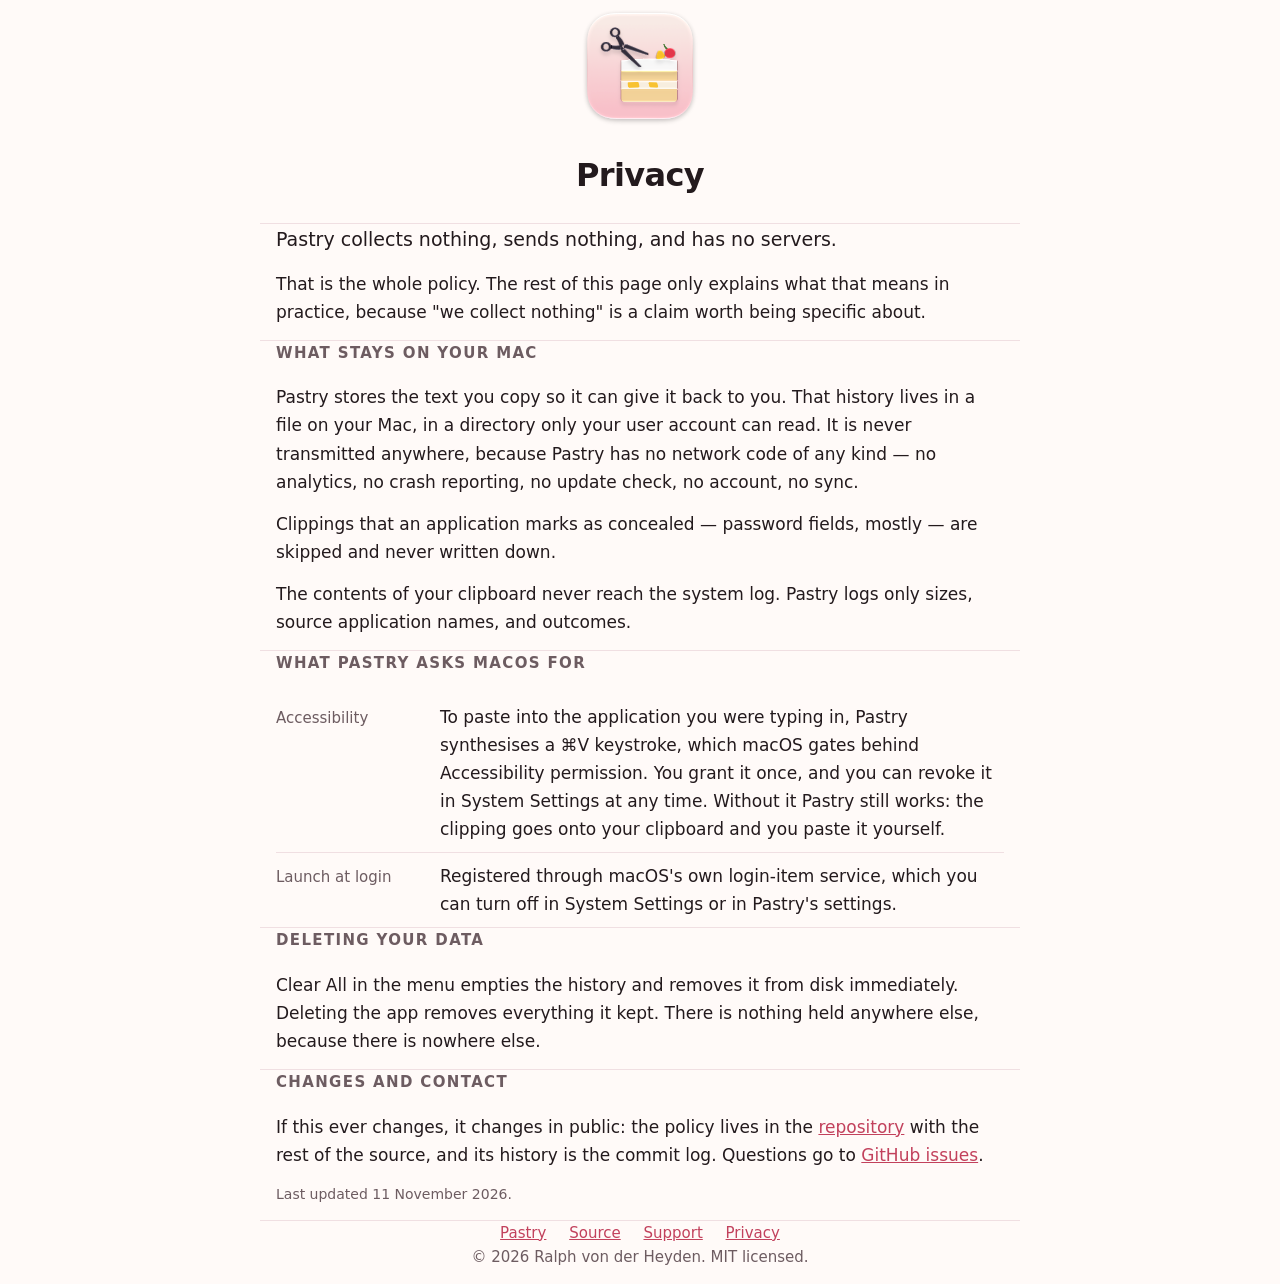
==== site/privacy/index.html @ dfbbfefb "Add App Store metadata, a website, and App Store entitlements Three things, none of which changes th" ====
<!doctype html>
<html lang="en">
<head>
<meta charset="utf-8">
<meta name="viewport" content="width=device-width, initial-scale=1">
<title>Privacy — Pastry</title>
<meta name="description" content="Pastry collects nothing, sends nothing, and has no servers.">
<link rel="icon" href="../assets/pastry-256.png" type="image/png">
<link rel="stylesheet" href="../assets/style.css">
</head>
<body>
<header class="wrap" style="padding-bottom:24px">
  <a href="../"><img src="../assets/pastry-256.png" alt="Pastry" width="72" height="72"></a>
  <h1 style="font-size:32px">Privacy</h1>
</header>
<main>
<section class="wrap">
  <p class="lead">Pastry collects nothing, sends nothing, and has no servers.</p>
  <p>That is the whole policy. The rest of this page only explains what that
  means in practice, because "we collect nothing" is a claim worth being
  specific about.</p>
</section>

<section class="wrap">
  <h2>What stays on your Mac</h2>
  <p>Pastry stores the text you copy so it can give it back to you. That
  history lives in a file on your Mac, in a directory only your user account
  can read. It is never transmitted anywhere, because Pastry has no network
  code of any kind — no analytics, no crash reporting, no update check, no
  account, no sync.</p>
  <p>Clippings that an application marks as concealed — password fields,
  mostly — are skipped and never written down.</p>
  <p>The contents of your clipboard never reach the system log. Pastry logs
  only sizes, source application names, and outcomes.</p>
</section>

<section class="wrap">
  <h2>What Pastry asks macOS for</h2>
  <ul class="plain">
    <li><span class="k">Accessibility</span><span>To paste into the application you were typing in, Pastry synthesises a ⌘V keystroke, which macOS gates behind Accessibility permission. You grant it once, and you can revoke it in System Settings at any time. Without it Pastry still works: the clipping goes onto your clipboard and you paste it yourself.</span></li>
    <li><span class="k">Launch at login</span><span>Registered through macOS's own login-item service, which you can turn off in System Settings or in Pastry's settings.</span></li>
  </ul>
</section>

<section class="wrap">
  <h2>Deleting your data</h2>
  <p>Clear All in the menu empties the history and removes it from disk
  immediately. Deleting the app removes everything it kept. There is nothing
  held anywhere else, because there is nowhere else.</p>
</section>

<section class="wrap">
  <h2>Changes and contact</h2>
  <p>If this ever changes, it changes in public: the policy lives in the
  <a href="https://github.com/ralph/Pastry">repository</a> with the rest of
  the source, and its history is the commit log. Questions go to
  <a href="https://github.com/ralph/Pastry/issues">GitHub issues</a>.</p>
  <p class="fineprint">Last updated 11 November 2026.</p>
</section>

</main>
<footer class="wrap">
  <a href="../">Pastry</a>
  <a href="https://github.com/ralph/Pastry">Source</a>
  <a href="../support/">Support</a>
  <a href="../privacy/">Privacy</a>
  <p>© 2026 Ralph von der Heyden. MIT licensed.</p>
</footer>
</body>
</html>
---- site/assets/style.css ----
:root {
    --bg: #fffaf8;
    --surface: #ffffff;
    --text: #231a1d;
    --muted: #6d5c61;
    --line: #f0dfe2;
    --accent: #c2415c;
    --accent-soft: #ffeef1;
    --shadow: 0 1px 2px rgba(60,20,30,.06), 0 8px 24px rgba(60,20,30,.06);
    --radius: 14px;
  }
  @media (prefers-color-scheme: dark) {
    :root:not([data-theme="light"]) {
      --bg: #171114;
      --surface: #1f181b;
      --text: #f6eef0;
      --muted: #b6a2a8;
      --line: #342a2e;
      --accent: #ff9fb0;
      --accent-soft: #2b1f23;
      --shadow: 0 1px 2px rgba(0,0,0,.4), 0 8px 24px rgba(0,0,0,.3);
    }
  }
  :root[data-theme="dark"] {
    --bg: #171114; --surface: #1f181b; --text: #f6eef0; --muted: #b6a2a8;
    --line: #342a2e; --accent: #ff9fb0; --accent-soft: #2b1f23;
    --shadow: 0 1px 2px rgba(0,0,0,.4), 0 8px 24px rgba(0,0,0,.3);
  }
  * { box-sizing: border-box; }
  body {
    margin: 0; background: var(--bg); color: var(--text);
    font: 17px/1.65 -apple-system, BlinkMacSystemFont, "Segoe UI", Inter, system-ui, sans-serif;
    -webkit-font-smoothing: antialiased;
  }
  .wrap { max-width: 760px; margin: 0 auto; padding: 0 16px; }
  a { color: var(--accent); }

  header { padding: 72px 0 44px; text-align: center; }
  header img { width: 132px; height: 132px; }
  h1 { font-size: 44px; line-height: 1.1; margin: 18px 0 6px; letter-spacing: -.02em; }
  .tagline { font-size: 21px; color: var(--muted); margin: 0 0 28px; }

  .cta { display: inline-flex; flex-direction: column; align-items: center; gap: 8px; }
  .button {
    display: inline-block; background: var(--accent); color: #fff; text-decoration: none;
    font-weight: 600; font-size: 17px; padding: 13px 30px; border-radius: 999px;
    box-shadow: var(--shadow);
  }
  .fineprint { font-size: 14px; color: var(--muted); }

  section { padding: 34px 0; border-top: 1px solid var(--line); }
  h2 { font-size: 15px; text-transform: uppercase; letter-spacing: .09em; color: var(--muted); margin: 0 0 18px; font-weight: 600; }
  h3 { font-size: 20px; margin: 0 0 6px; letter-spacing: -.01em; }
  p { margin: 0 0 14px; }
  .lead { font-size: 19px; }

  .card { background: var(--surface); border: 1px solid var(--line); border-radius: var(--radius); padding: 22px 24px; box-shadow: var(--shadow); margin-bottom: 16px; }

  kbd {
    font: 600 14px/1 ui-monospace, SFMono-Regular, Menlo, monospace;
    background: var(--accent-soft); color: var(--text);
    border: 1px solid var(--line); border-radius: 6px; padding: 3px 7px; white-space: nowrap;
  }

  ul.plain { list-style: none; padding: 0; margin: 0; }
  ul.plain li { padding: 9px 0; border-bottom: 1px solid var(--line); display: flex; gap: 14px; align-items: baseline; }
  ul.plain li:last-child { border-bottom: 0; }
  ul.plain .k { flex: 0 0 150px; color: var(--muted); font-size: 15px; }

  footer { padding: 36px 0 64px; border-top: 1px solid var(--line); color: var(--muted); font-size: 15px; text-align: center; }
  footer a { margin: 0 9px; }

  @media (max-width: 560px) {
    header { padding: 48px 0 32px; }
    h1 { font-size: 34px; }
    .tagline { font-size: 18px; }
    ul.plain li { flex-direction: column; gap: 2px; }
    ul.plain .k { flex: none; }
  }
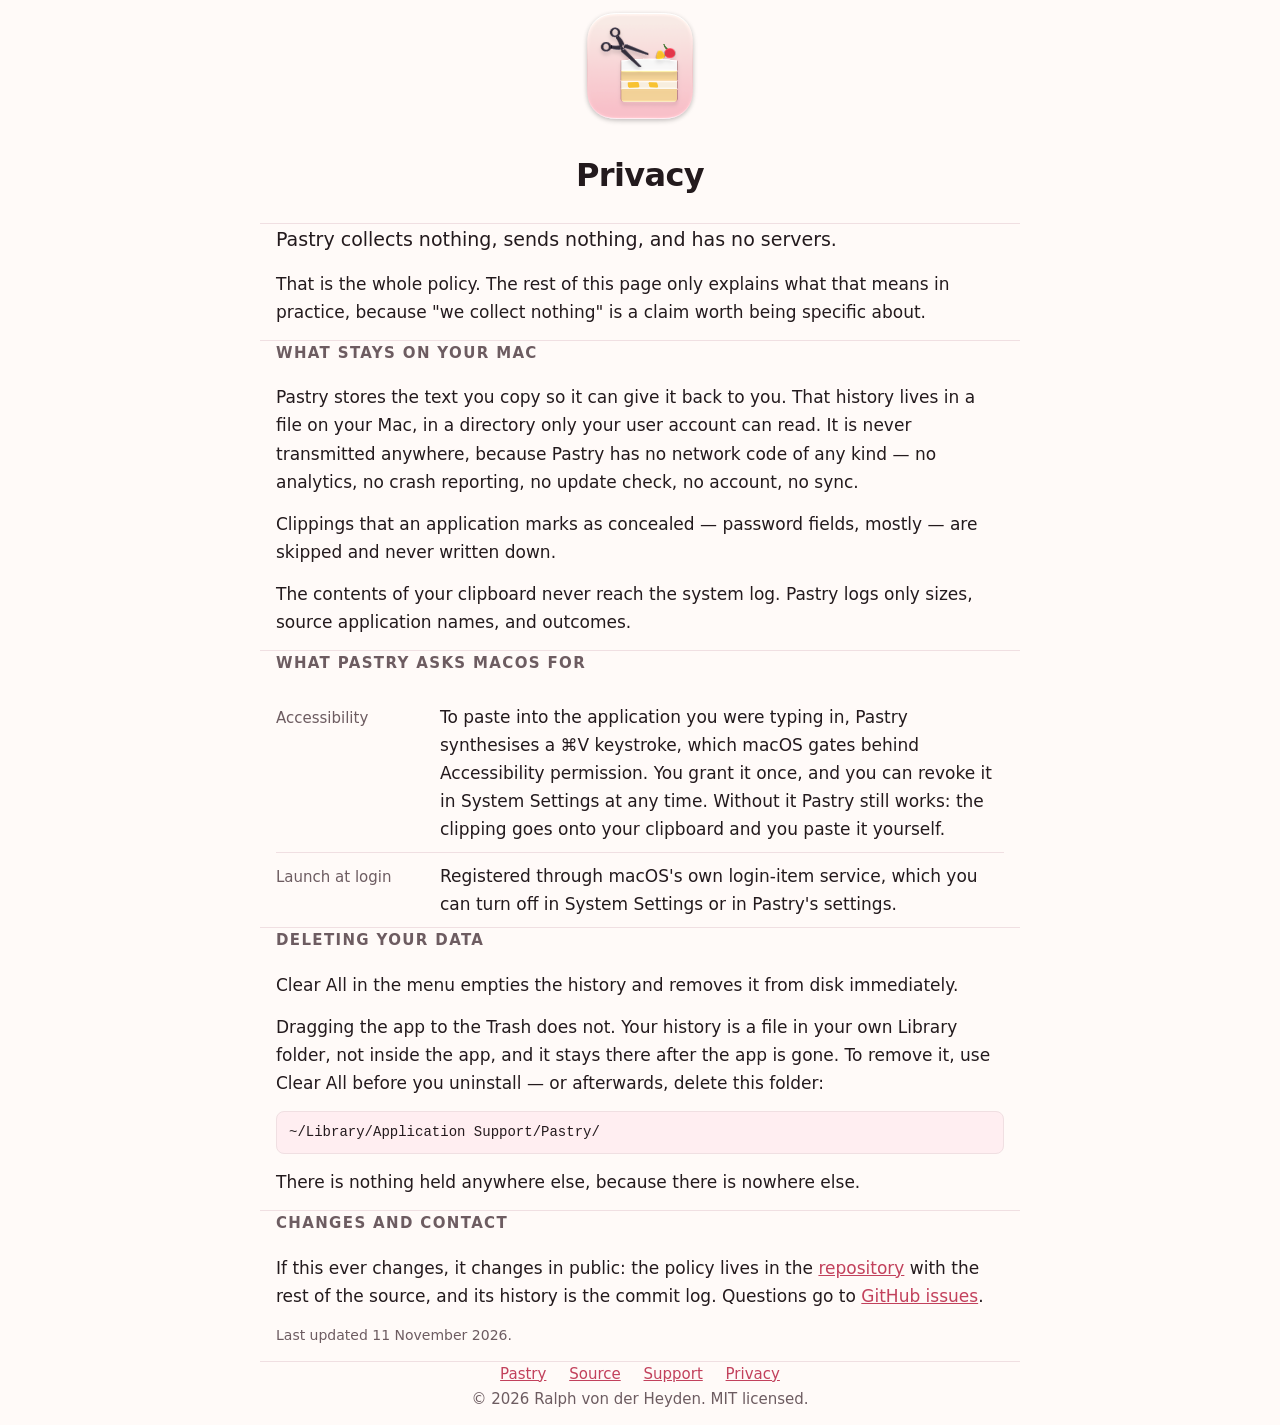
==== commit 1e0655ca: "Correct what the privacy policy says about uninstalling It said "Deleting the app removes everything" ====
--- a/site/privacy/index.html
+++ b/site/privacy/index.html
@@ -9,9 +9,9 @@
 <link rel="stylesheet" href="../assets/style.css">
 </head>
 <body>
-<header class="wrap" style="padding-bottom:24px">
+<header class="wrap sub">
   <a href="../"><img src="../assets/pastry-256.png" alt="Pastry" width="72" height="72"></a>
-  <h1 style="font-size:32px">Privacy</h1>
+  <h1>Privacy</h1>
 </header>
 <main>
 <section class="wrap">
@@ -45,8 +45,13 @@
 <section class="wrap">
   <h2>Deleting your data</h2>
   <p>Clear All in the menu empties the history and removes it from disk
-  immediately. Deleting the app removes everything it kept. There is nothing
-  held anywhere else, because there is nowhere else.</p>
+  immediately.</p>
+  <p>Dragging the app to the Trash does not. Your history is a file in your
+  own Library folder, not inside the app, and it stays there after the app is
+  gone. To remove it, use Clear All before you uninstall — or afterwards,
+  delete this folder:</p>
+  <p class="path">~/Library/Application Support/Pastry/</p>
+  <p>There is nothing held anywhere else, because there is nowhere else.</p>
 </section>
 
 <section class="wrap">
--- a/site/assets/style.css
+++ b/site/assets/style.css
@@ -1,79 +1,92 @@
 :root {
-    --bg: #fffaf8;
-    --surface: #ffffff;
-    --text: #231a1d;
-    --muted: #6d5c61;
-    --line: #f0dfe2;
-    --accent: #c2415c;
-    --accent-soft: #ffeef1;
-    --shadow: 0 1px 2px rgba(60,20,30,.06), 0 8px 24px rgba(60,20,30,.06);
-    --radius: 14px;
-  }
-  @media (prefers-color-scheme: dark) {
-    :root:not([data-theme="light"]) {
-      --bg: #171114;
-      --surface: #1f181b;
-      --text: #f6eef0;
-      --muted: #b6a2a8;
-      --line: #342a2e;
-      --accent: #ff9fb0;
-      --accent-soft: #2b1f23;
-      --shadow: 0 1px 2px rgba(0,0,0,.4), 0 8px 24px rgba(0,0,0,.3);
-    }
-  }
-  :root[data-theme="dark"] {
-    --bg: #171114; --surface: #1f181b; --text: #f6eef0; --muted: #b6a2a8;
-    --line: #342a2e; --accent: #ff9fb0; --accent-soft: #2b1f23;
+  --bg: #fffaf8;
+  --surface: #ffffff;
+  --text: #231a1d;
+  --muted: #6d5c61;
+  --line: #f0dfe2;
+  --accent: #c2415c;
+  --accent-soft: #ffeef1;
+  --shadow: 0 1px 2px rgba(60,20,30,.06), 0 8px 24px rgba(60,20,30,.06);
+  --radius: 14px;
+}
+/* The site has no theme switch and no JavaScript at all, so the system
+   preference is the only thing that selects this. */
+@media (prefers-color-scheme: dark) {
+  :root {
+    --bg: #171114;
+    --surface: #1f181b;
+    --text: #f6eef0;
+    --muted: #b6a2a8;
+    --line: #342a2e;
+    --accent: #ff9fb0;
+    --accent-soft: #2b1f23;
     --shadow: 0 1px 2px rgba(0,0,0,.4), 0 8px 24px rgba(0,0,0,.3);
   }
-  * { box-sizing: border-box; }
-  body {
-    margin: 0; background: var(--bg); color: var(--text);
-    font: 17px/1.65 -apple-system, BlinkMacSystemFont, "Segoe UI", Inter, system-ui, sans-serif;
-    -webkit-font-smoothing: antialiased;
-  }
-  .wrap { max-width: 760px; margin: 0 auto; padding: 0 16px; }
-  a { color: var(--accent); }
+}
 
-  header { padding: 72px 0 44px; text-align: center; }
-  header img { width: 132px; height: 132px; }
-  h1 { font-size: 44px; line-height: 1.1; margin: 18px 0 6px; letter-spacing: -.02em; }
-  .tagline { font-size: 21px; color: var(--muted); margin: 0 0 28px; }
+* { box-sizing: border-box; }
+body {
+  margin: 0; background: var(--bg); color: var(--text);
+  font: 17px/1.65 -apple-system, BlinkMacSystemFont, "Segoe UI", Inter, system-ui, sans-serif;
+  -webkit-font-smoothing: antialiased;
+}
+.wrap { max-width: 760px; margin: 0 auto; padding: 0 16px; }
+a { color: var(--accent); }
 
-  .cta { display: inline-flex; flex-direction: column; align-items: center; gap: 8px; }
-  .button {
-    display: inline-block; background: var(--accent); color: #fff; text-decoration: none;
-    font-weight: 600; font-size: 17px; padding: 13px 30px; border-radius: 999px;
-    box-shadow: var(--shadow);
-  }
-  .fineprint { font-size: 14px; color: var(--muted); }
+header { padding: 72px 0 44px; text-align: center; }
+header img { width: 132px; height: 132px; }
+h1 { font-size: 44px; line-height: 1.1; margin: 18px 0 6px; letter-spacing: -.02em; }
+.tagline { font-size: 21px; color: var(--muted); margin: 0 0 28px; }
 
-  section { padding: 34px 0; border-top: 1px solid var(--line); }
-  h2 { font-size: 15px; text-transform: uppercase; letter-spacing: .09em; color: var(--muted); margin: 0 0 18px; font-weight: 600; }
-  h3 { font-size: 20px; margin: 0 0 6px; letter-spacing: -.01em; }
-  p { margin: 0 0 14px; }
-  .lead { font-size: 19px; }
+/* The privacy and support pages: same chrome, quieter. */
+header.sub { padding-bottom: 24px; }
+header.sub h1 { font-size: 32px; }
 
-  .card { background: var(--surface); border: 1px solid var(--line); border-radius: var(--radius); padding: 22px 24px; box-shadow: var(--shadow); margin-bottom: 16px; }
+.cta { display: inline-flex; flex-direction: column; align-items: center; gap: 8px; }
+.button {
+  display: inline-block; background: var(--accent); color: #fff; text-decoration: none;
+  font-weight: 600; font-size: 17px; padding: 13px 30px; border-radius: 999px;
+  box-shadow: var(--shadow);
+}
+.fineprint { font-size: 14px; color: var(--muted); }
 
-  kbd {
-    font: 600 14px/1 ui-monospace, SFMono-Regular, Menlo, monospace;
-    background: var(--accent-soft); color: var(--text);
-    border: 1px solid var(--line); border-radius: 6px; padding: 3px 7px; white-space: nowrap;
-  }
+section { padding: 34px 0; border-top: 1px solid var(--line); }
+h2 { font-size: 15px; text-transform: uppercase; letter-spacing: .09em; color: var(--muted); margin: 0 0 18px; font-weight: 600; }
+h3 { font-size: 20px; margin: 0 0 6px; letter-spacing: -.01em; }
+p { margin: 0 0 14px; }
+.lead { font-size: 19px; }
 
-  ul.plain { list-style: none; padding: 0; margin: 0; }
-  ul.plain li { padding: 9px 0; border-bottom: 1px solid var(--line); display: flex; gap: 14px; align-items: baseline; }
-  ul.plain li:last-child { border-bottom: 0; }
-  ul.plain .k { flex: 0 0 150px; color: var(--muted); font-size: 15px; }
+.card { background: var(--surface); border: 1px solid var(--line); border-radius: var(--radius); padding: 22px 24px; box-shadow: var(--shadow); margin-bottom: 16px; }
 
-  footer { padding: 36px 0 64px; border-top: 1px solid var(--line); color: var(--muted); font-size: 15px; text-align: center; }
-  footer a { margin: 0 9px; }
+.shot {
+  display: block; width: 100%; height: auto; margin: 18px 0 2px;
+  border-radius: 10px; border: 1px solid var(--line);
+}
 
-  @media (max-width: 560px) {
-    header { padding: 48px 0 32px; }
-    h1 { font-size: 34px; }
-    .tagline { font-size: 18px; }
-    ul.plain li { flex-direction: column; gap: 2px; }
-    ul.plain .k { flex: none; }
-  }
+kbd {
+  font: 600 14px/1 ui-monospace, SFMono-Regular, Menlo, monospace;
+  background: var(--accent-soft); color: var(--text);
+  border: 1px solid var(--line); border-radius: 6px; padding: 3px 7px; white-space: nowrap;
+}
+
+ul.plain { list-style: none; padding: 0; margin: 0; }
+ul.plain li { padding: 9px 0; border-bottom: 1px solid var(--line); display: flex; gap: 14px; align-items: baseline; }
+ul.plain li:last-child { border-bottom: 0; }
+ul.plain .k { flex: 0 0 150px; color: var(--muted); font-size: 15px; }
+
+footer { padding: 36px 0 64px; border-top: 1px solid var(--line); color: var(--muted); font-size: 15px; text-align: center; }
+footer a { margin: 0 9px; }
+
+@media (max-width: 560px) {
+  header { padding: 48px 0 32px; }
+  h1 { font-size: 34px; }
+  .tagline { font-size: 18px; }
+  ul.plain li { flex-direction: column; gap: 2px; }
+  ul.plain .k { flex: none; }
+}
+
+.path {
+  font: 14px/1.5 ui-monospace, SFMono-Regular, Menlo, monospace;
+  background: var(--accent-soft); border: 1px solid var(--line);
+  border-radius: 8px; padding: 10px 12px; overflow-x: auto;
+}
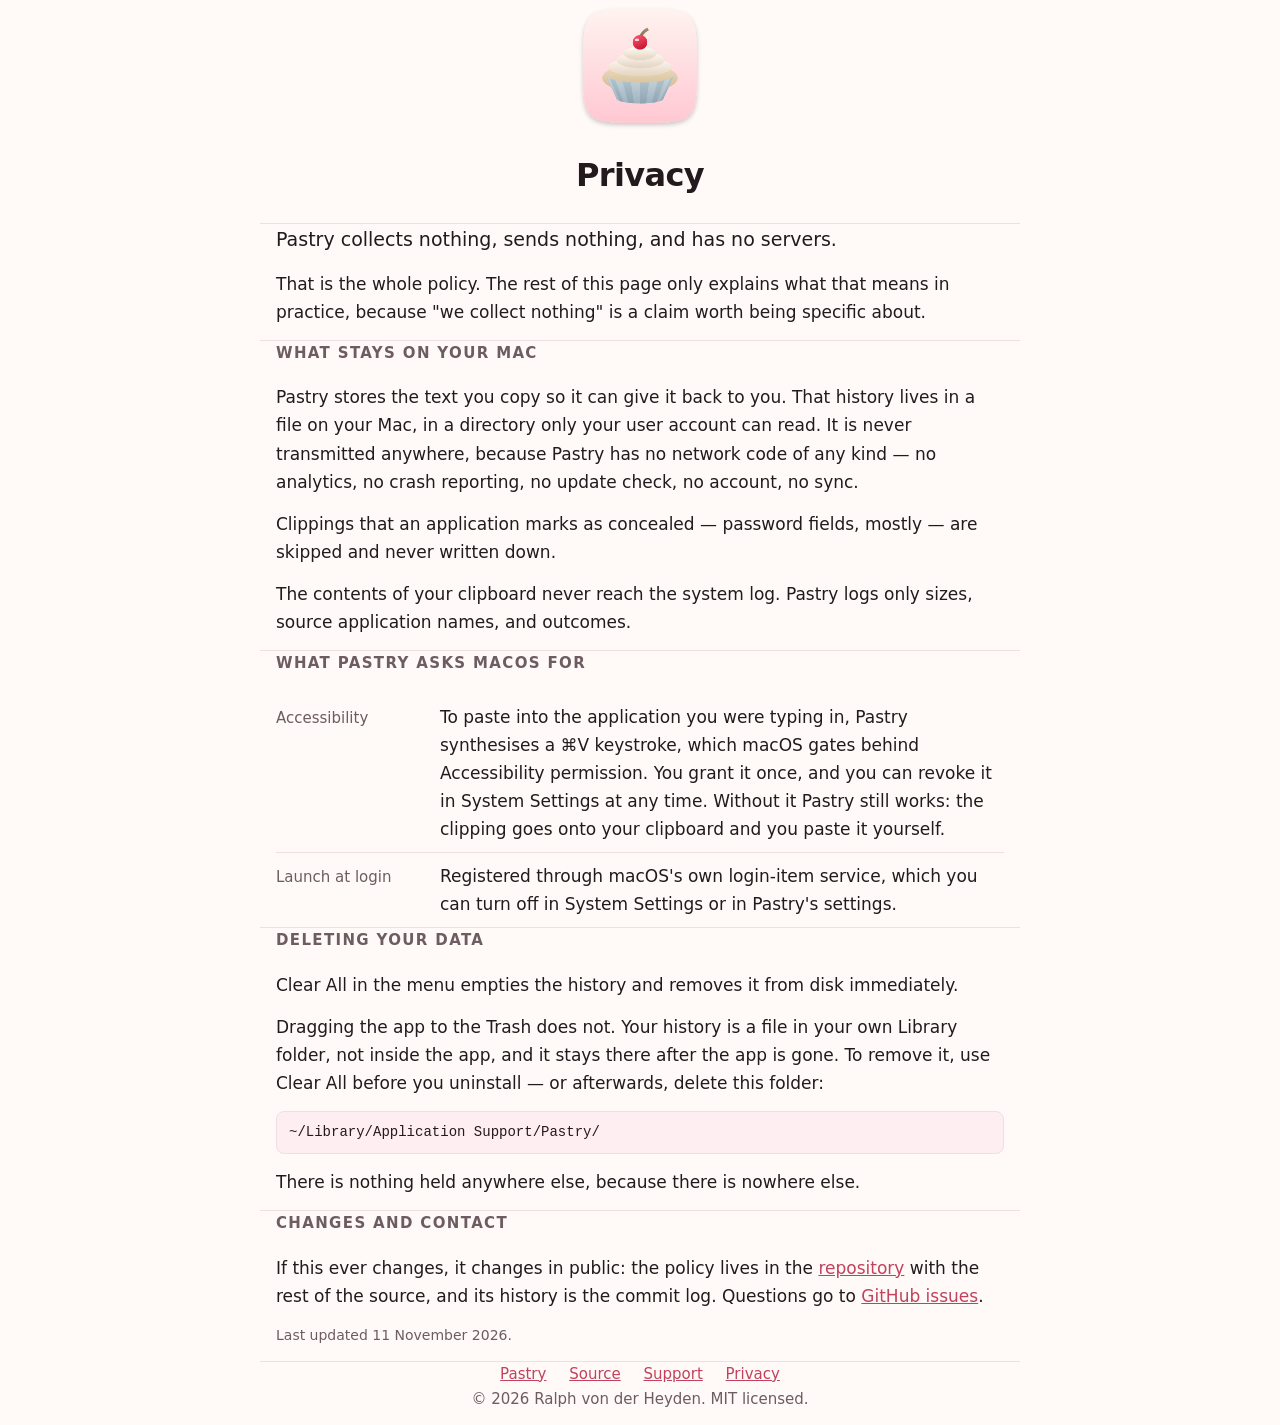
==== commit 35f7eacd: "Follow the repository rename to ferdinand The repository is now ralph/ferdinand. GitHub redirects th" ====
--- a/site/privacy/index.html
+++ b/site/privacy/index.html
@@ -57,16 +57,16 @@
 <section class="wrap">
   <h2>Changes and contact</h2>
   <p>If this ever changes, it changes in public: the policy lives in the
-  <a href="https://github.com/ralph/Pastry">repository</a> with the rest of
+  <a href="https://github.com/ralph/ferdinand">repository</a> with the rest of
   the source, and its history is the commit log. Questions go to
-  <a href="https://github.com/ralph/Pastry/issues">GitHub issues</a>.</p>
+  <a href="https://github.com/ralph/ferdinand/issues">GitHub issues</a>.</p>
   <p class="fineprint">Last updated 11 November 2026.</p>
 </section>
 
 </main>
 <footer class="wrap">
   <a href="../">Pastry</a>
-  <a href="https://github.com/ralph/Pastry">Source</a>
+  <a href="https://github.com/ralph/ferdinand">Source</a>
   <a href="../support/">Support</a>
   <a href="../privacy/">Privacy</a>
   <p>© 2026 Ralph von der Heyden. MIT licensed.</p>
--- a/site/assets/style.css
+++ b/site/assets/style.css
@@ -6,6 +6,7 @@
   --line: #f0dfe2;
   --accent: #c2415c;
   --accent-soft: #ffeef1;
+  --on-accent: #ffffff;
   --shadow: 0 1px 2px rgba(60,20,30,.06), 0 8px 24px rgba(60,20,30,.06);
   --radius: 14px;
 }
@@ -20,6 +21,8 @@
     --line: #342a2e;
     --accent: #ff9fb0;
     --accent-soft: #2b1f23;
+    /* The dark accent is a pale pink; white on it is 1.94:1. */
+    --on-accent: #231a1d;
     --shadow: 0 1px 2px rgba(0,0,0,.4), 0 8px 24px rgba(0,0,0,.3);
   }
 }
@@ -44,7 +47,7 @@
 
 .cta { display: inline-flex; flex-direction: column; align-items: center; gap: 8px; }
 .button {
-  display: inline-block; background: var(--accent); color: #fff; text-decoration: none;
+  display: inline-block; background: var(--accent); color: var(--on-accent); text-decoration: none;
   font-weight: 600; font-size: 17px; padding: 13px 30px; border-radius: 999px;
   box-shadow: var(--shadow);
 }
